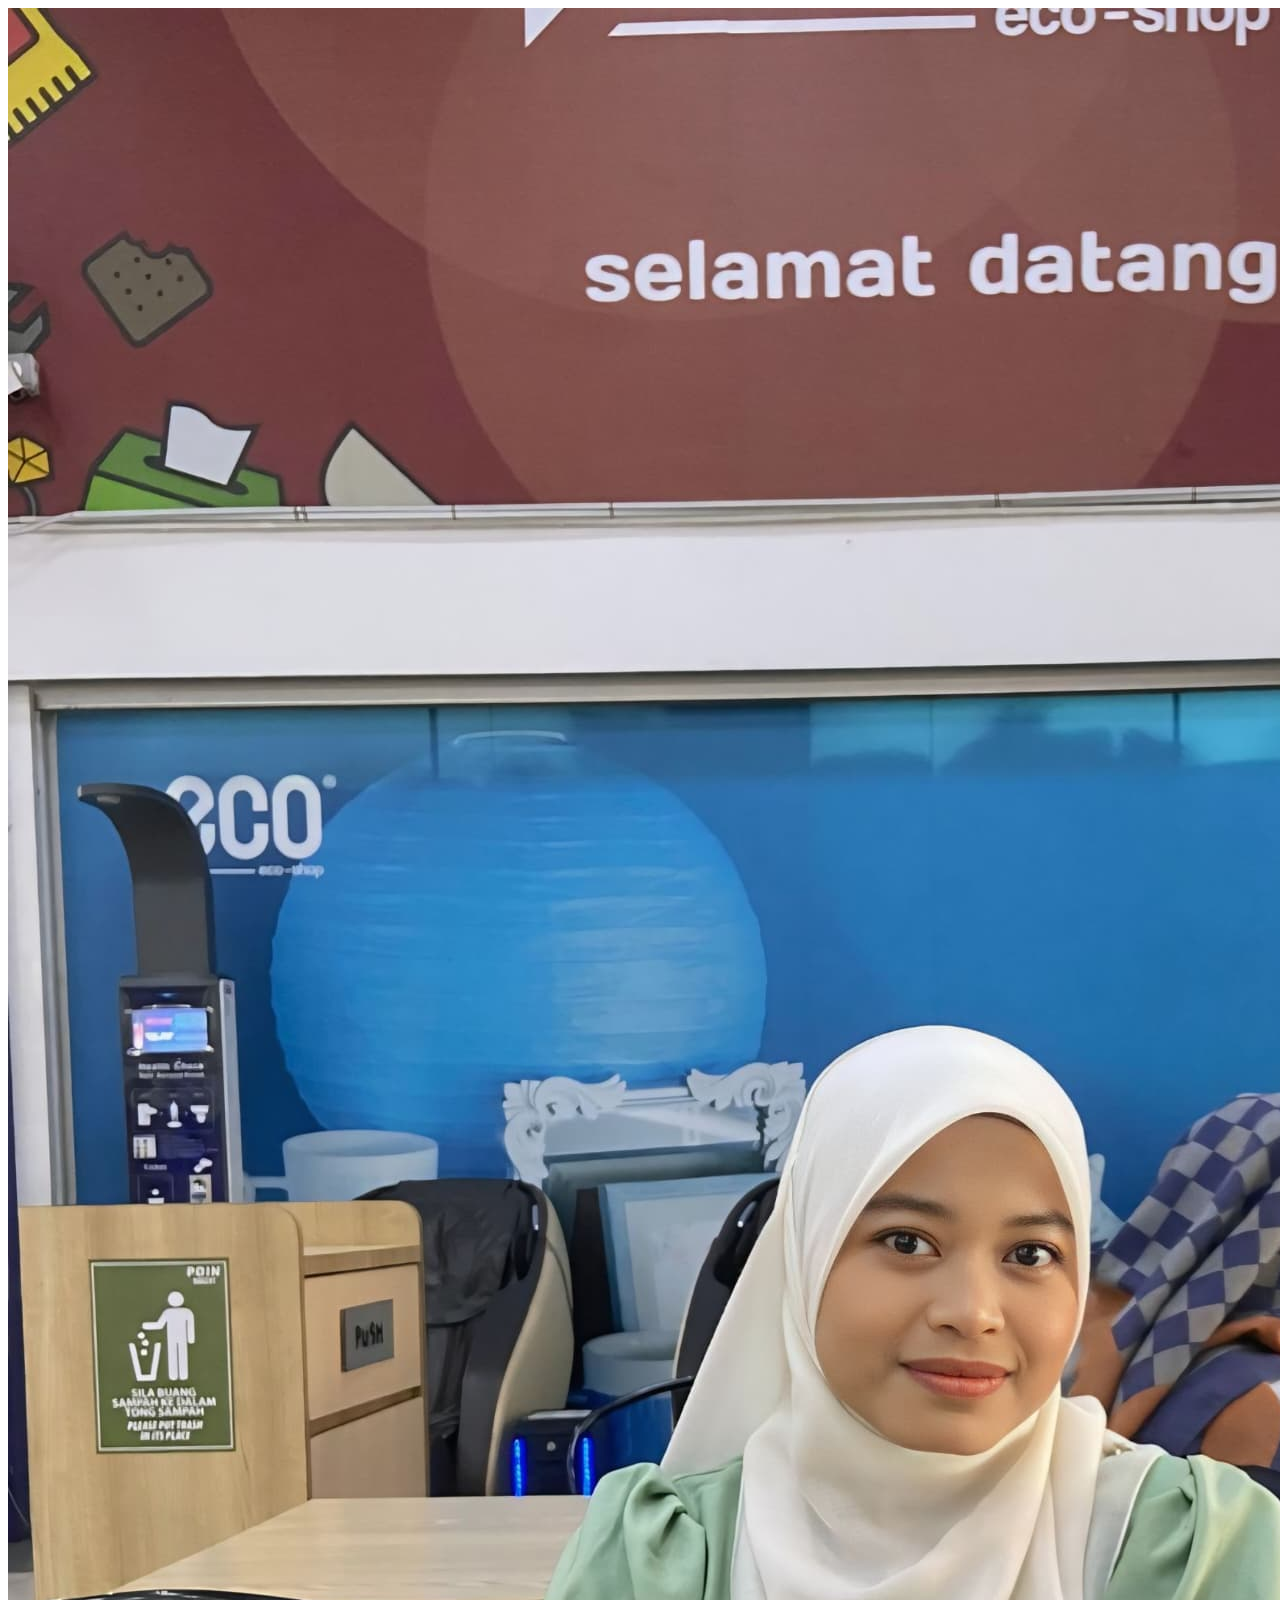
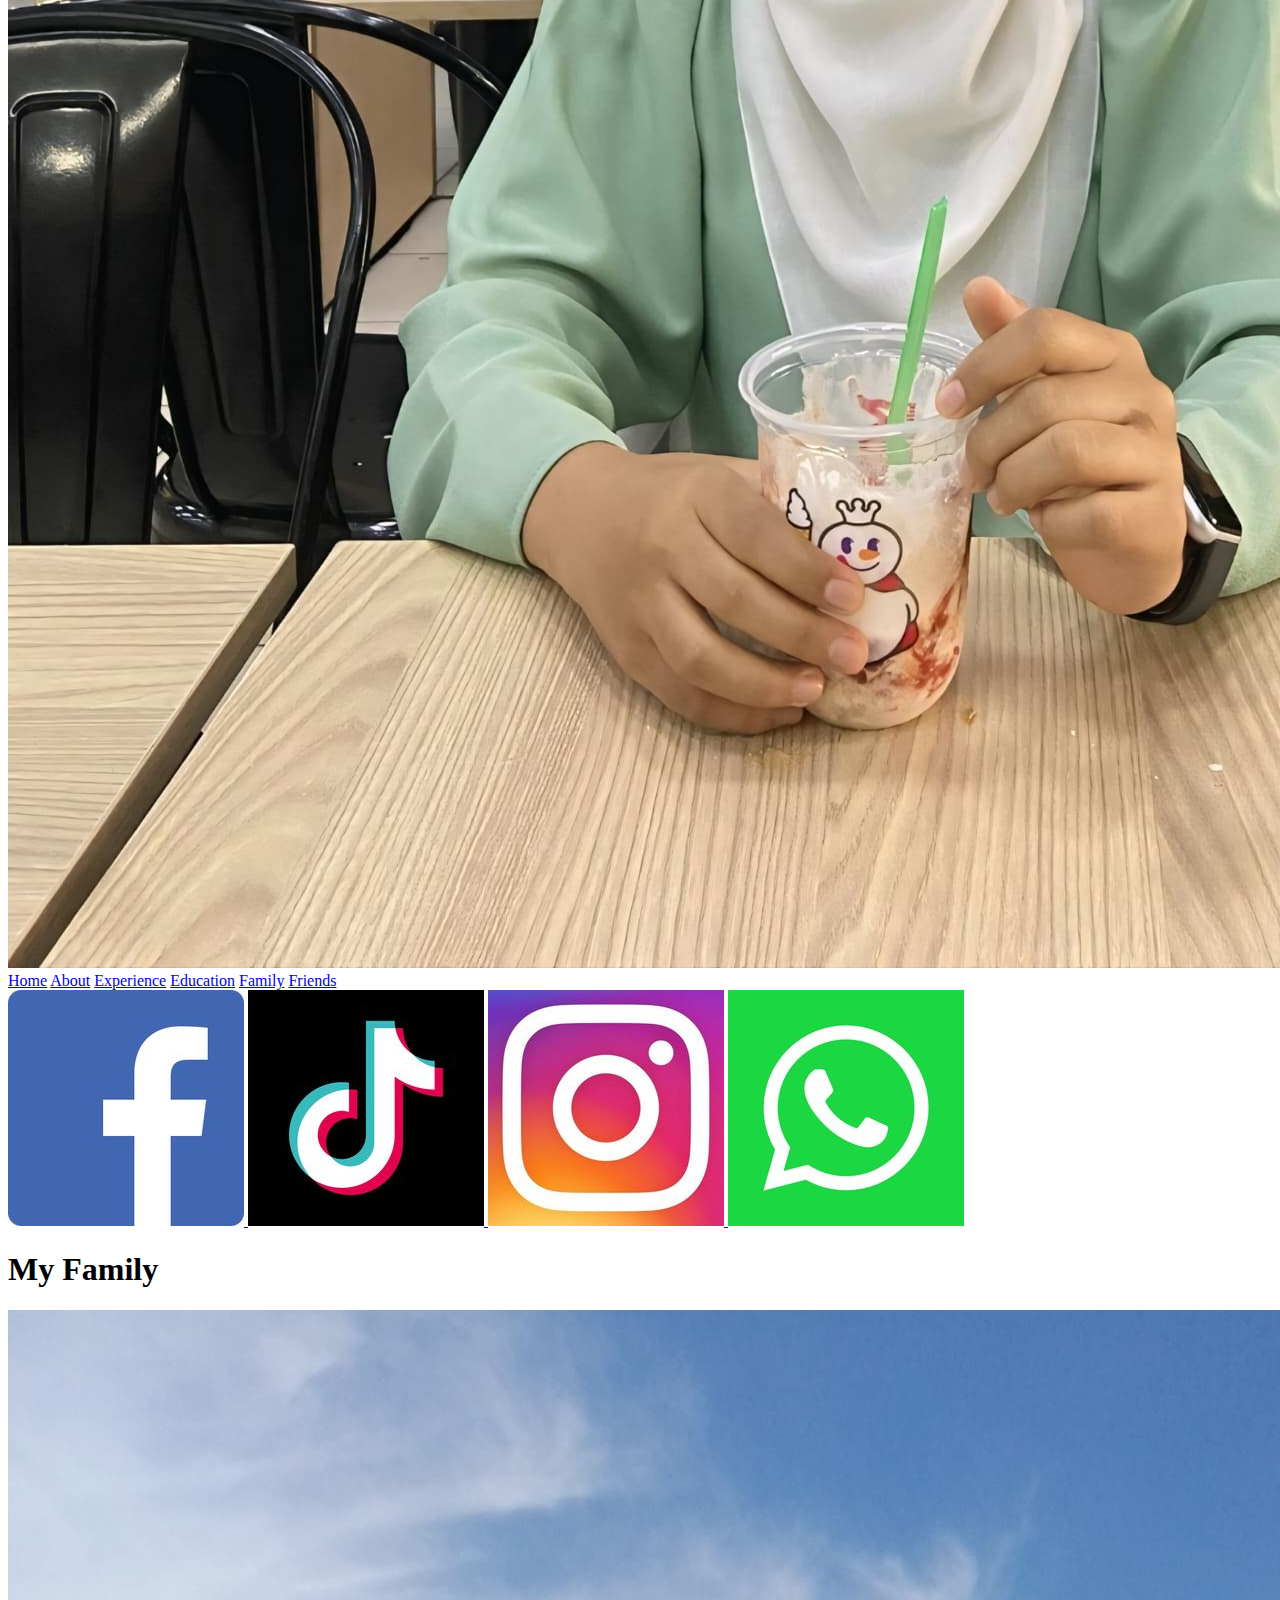
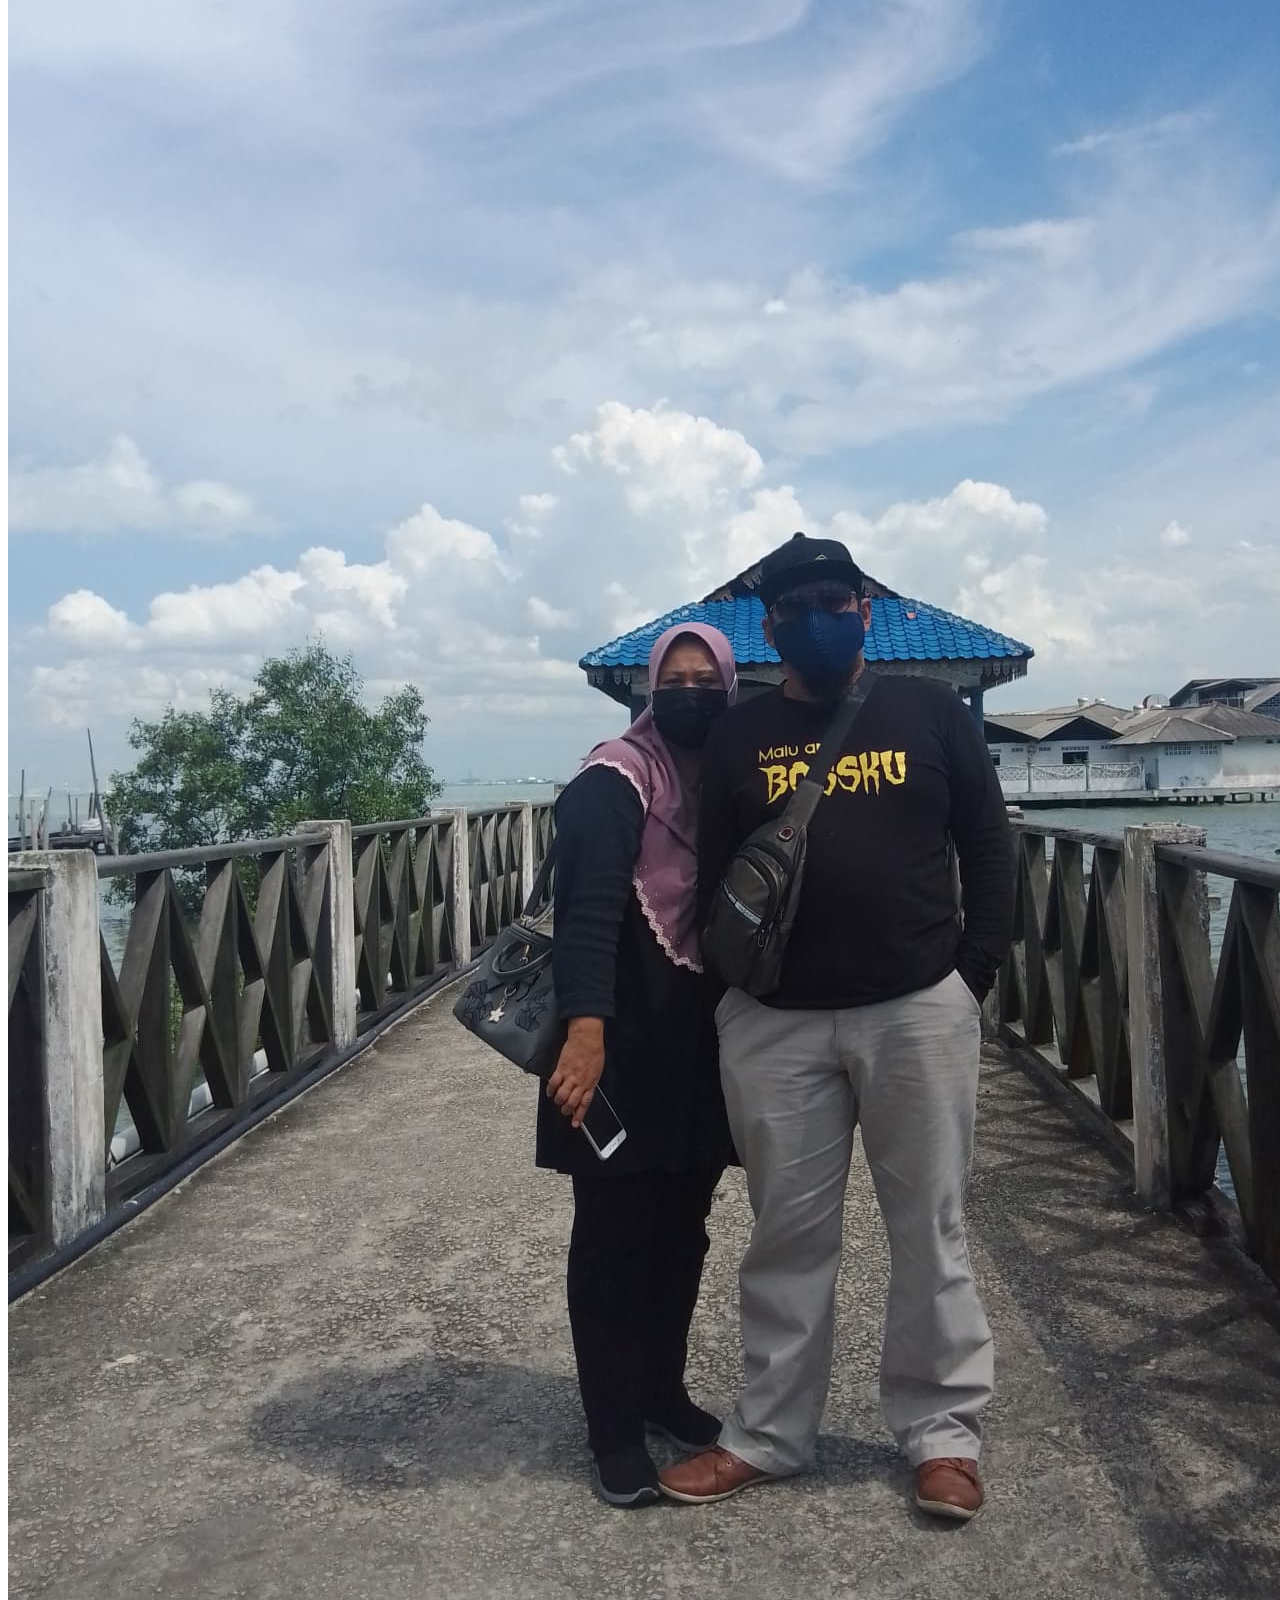
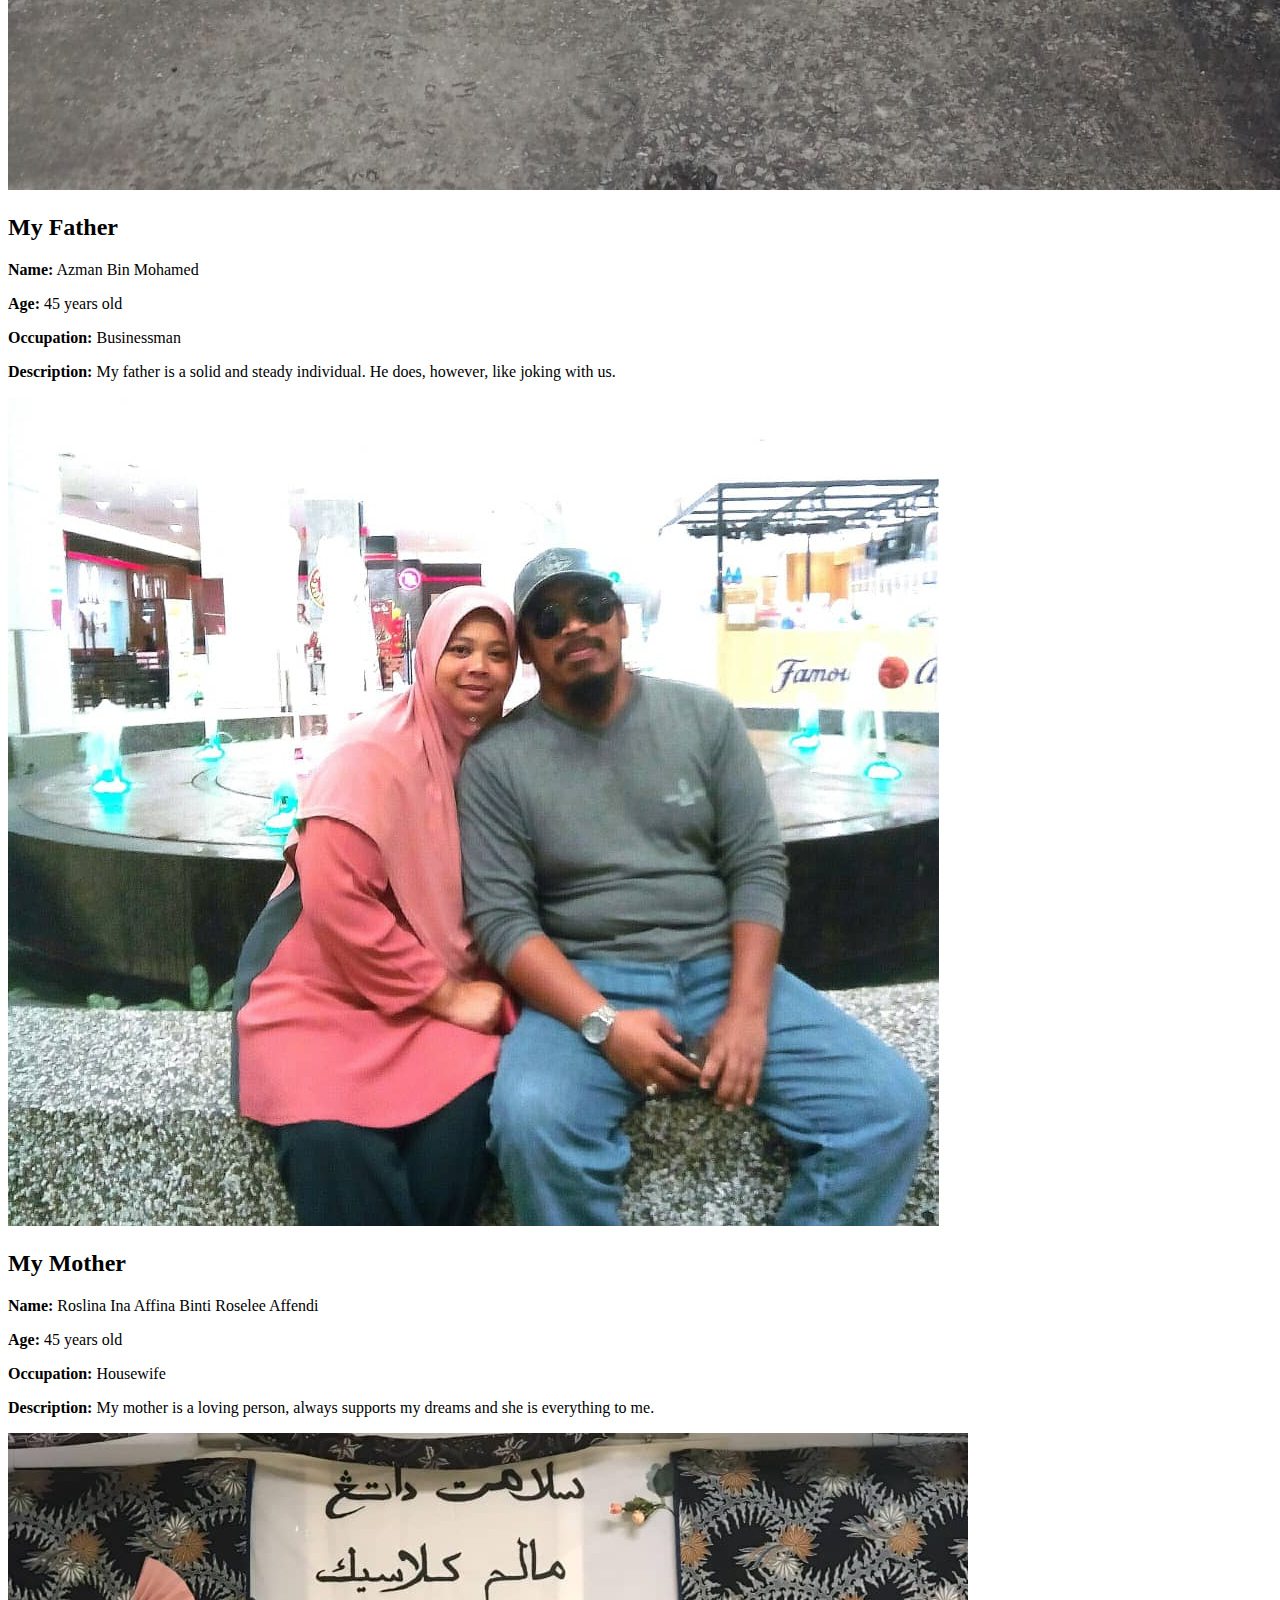
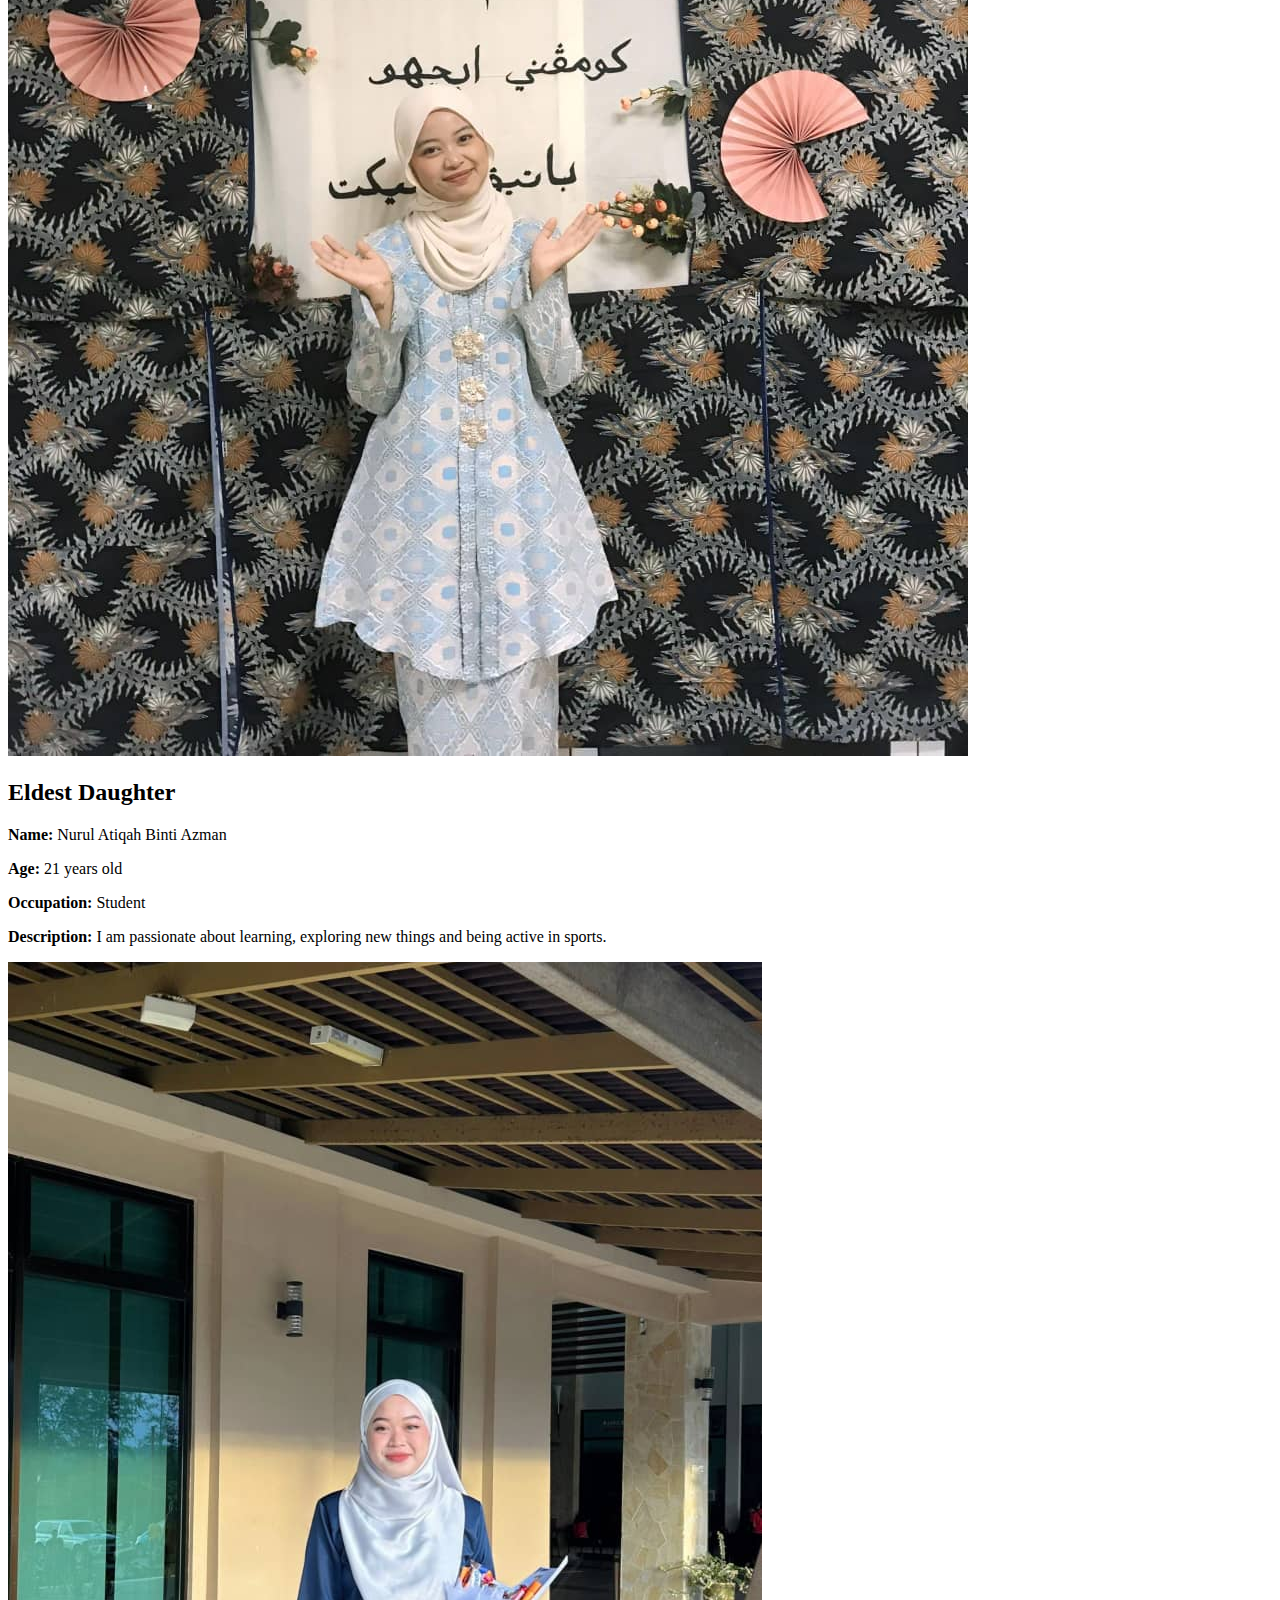
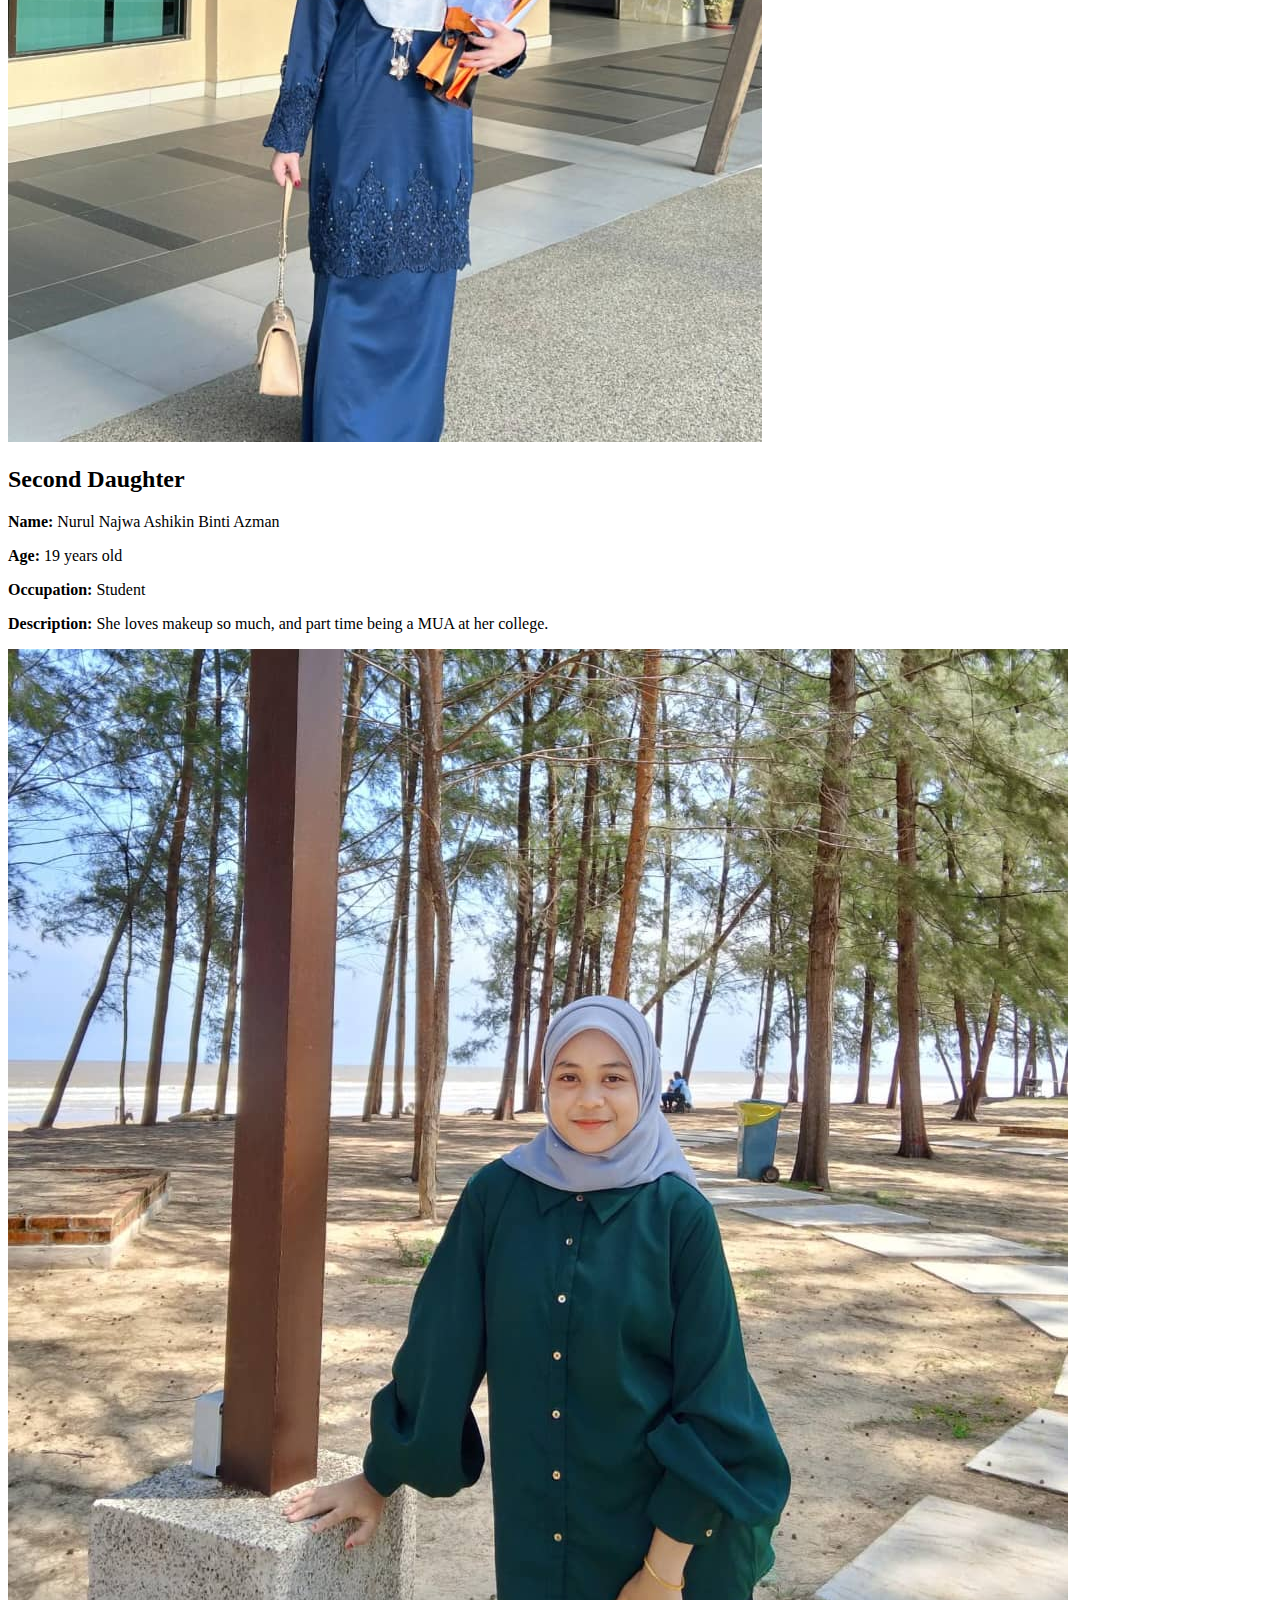
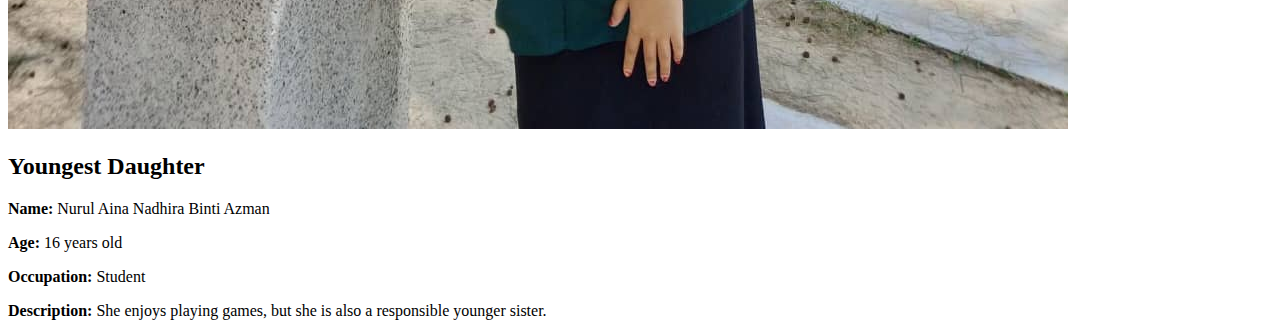
==== Family-Tyqa.html @ b8d81342 "Rename Family.html to Family-Tyqa.html" ====
<!DOCTYPE html>
<html lang="en">
<head>
    <meta charset="UTF-8">
    <meta name="viewport" content="width=device-width, initial-scale=1.0">
    <title>My Family</title>
    <link rel="stylesheet" href="style-Tyqa.css">
</head>
<body>

    <!-- Sidebar -->
    <aside class="sidebar">
        <a href="saya 4.jpg"> <img src="saya 4.jpg" alt="Me"> </a>
        <nav>
            <a href="Index (1) -TYQA.html">Home</a>
            <a href="About (1)-TYQA.html">About</a>
            <a href="Experience -Tyqa.html">Experience</a>
            <a href="Education -TYQA.html">Education</a>
            <a href="#">Family</a>
            <a href="Friends-Tyqa.html">Friends</a>
        </nav>
        <div class="social-links">
            <a href="https://www.facebook.com/nurulatiqah.azman.73?mibextid=ZbWKwL" target="_blank">
                <img src="facebook.jpg" alt="Facebook">
            </a>
            <a href="https://www.tiktok.com/@nrl.tyqa?_t=8sOOeollzes&_r=1" target="_blank">
                <img src="tiktok.jpg" alt="TikTok">
            </a>
            <a href="https://www.instagram.com/aztyqaa/profilecard/?igsh=OWR6dzk2ZWVweWh0" target="_blank">
                <img src="instagram.jpg" alt="Instagram">
            </a>
            <a href="https://wa.me/qr/RPJFMCDUABYND1" target="_blank">
                <img src="whatsapp.jpg" alt="Whatsapp">
            </a>
        </div>
    </aside>

    <!-- Main Content -->
    <main class="main-content2">
        <h1 class="family-title">My Family</h1>
        
        <!-- Father -->
        <div class="family-member">
            <a href="papa saya.jpg"> <img src="papa saya.jpg" alt="My Father"> </a>
            <h2>My Father</h2>
            <p><strong>Name:</strong> Azman Bin Mohamed</p>
            <p><strong>Age:</strong> 45 years old</p>
            <p><strong>Occupation:</strong> Businessman</p>
            <p><strong>Description:</strong> My father is a solid and steady individual. He does, however, like joking with us.</p>
        </div>

        <!-- Mother -->
        <div class="family-member">
            <a href="mama saya 3.jpg"> <img src="mama saya 3.jpg" alt="My Mother"> </a>
            <h2>My Mother</h2>
            <p><strong>Name:</strong> Roslina Ina Affina Binti Roselee Affendi</p>
            <p><strong>Age:</strong> 45 years old</p>
            <p><strong>Occupation:</strong> Housewife</p>
            <p><strong>Description:</strong> My mother is a loving person, always supports my dreams and she is everything to me.</p>
        </div>

        <!-- Myself -->
        <div class="family-member">
            <a href="saya 3.jpg"> <img src="saya 3.jpg" alt="Myself"> </a>
            <h2>Eldest Daughter</h2>
            <p><strong>Name:</strong> Nurul Atiqah Binti Azman</p>
            <p><strong>Age:</strong> 21 years old</p>
            <p><strong>Occupation:</strong> Student</p>
            <p><strong>Description:</strong>  I am passionate about learning, exploring new things and being active in sports.</p>
        </div>

        <!-- Second Daughter -->
        <div class="family-member">
            <a href="awa.jpg"> <img src="awa.jpg" alt="Second Daughter"> </a>
            <h2>Second Daughter</h2>
            <p><strong>Name:</strong> Nurul Najwa Ashikin Binti Azman</p>
            <p><strong>Age:</strong> 19 years old</p>
            <p><strong>Occupation:</strong> Student</p>
            <p><strong>Description:</strong> She loves makeup so much, and part time being a MUA at her college.</p>
        </div>

         <!-- Little Daughter -->
         <div class="family-member">
            <a href="adeq 2.jpg"> <img src="adeq 2.jpg" alt="Youngest Daughter"> </a>
            <h2>Youngest Daughter</h2>
            <p><strong>Name:</strong> Nurul Aina Nadhira Binti Azman</p>
            <p><strong>Age:</strong> 16 years old</p>
            <p><strong>Occupation:</strong> Student</p>
            <p><strong>Description:</strong> She enjoys playing games, but she is also a responsible younger sister. </p>
        </div>
    </main>

</body>
</html>
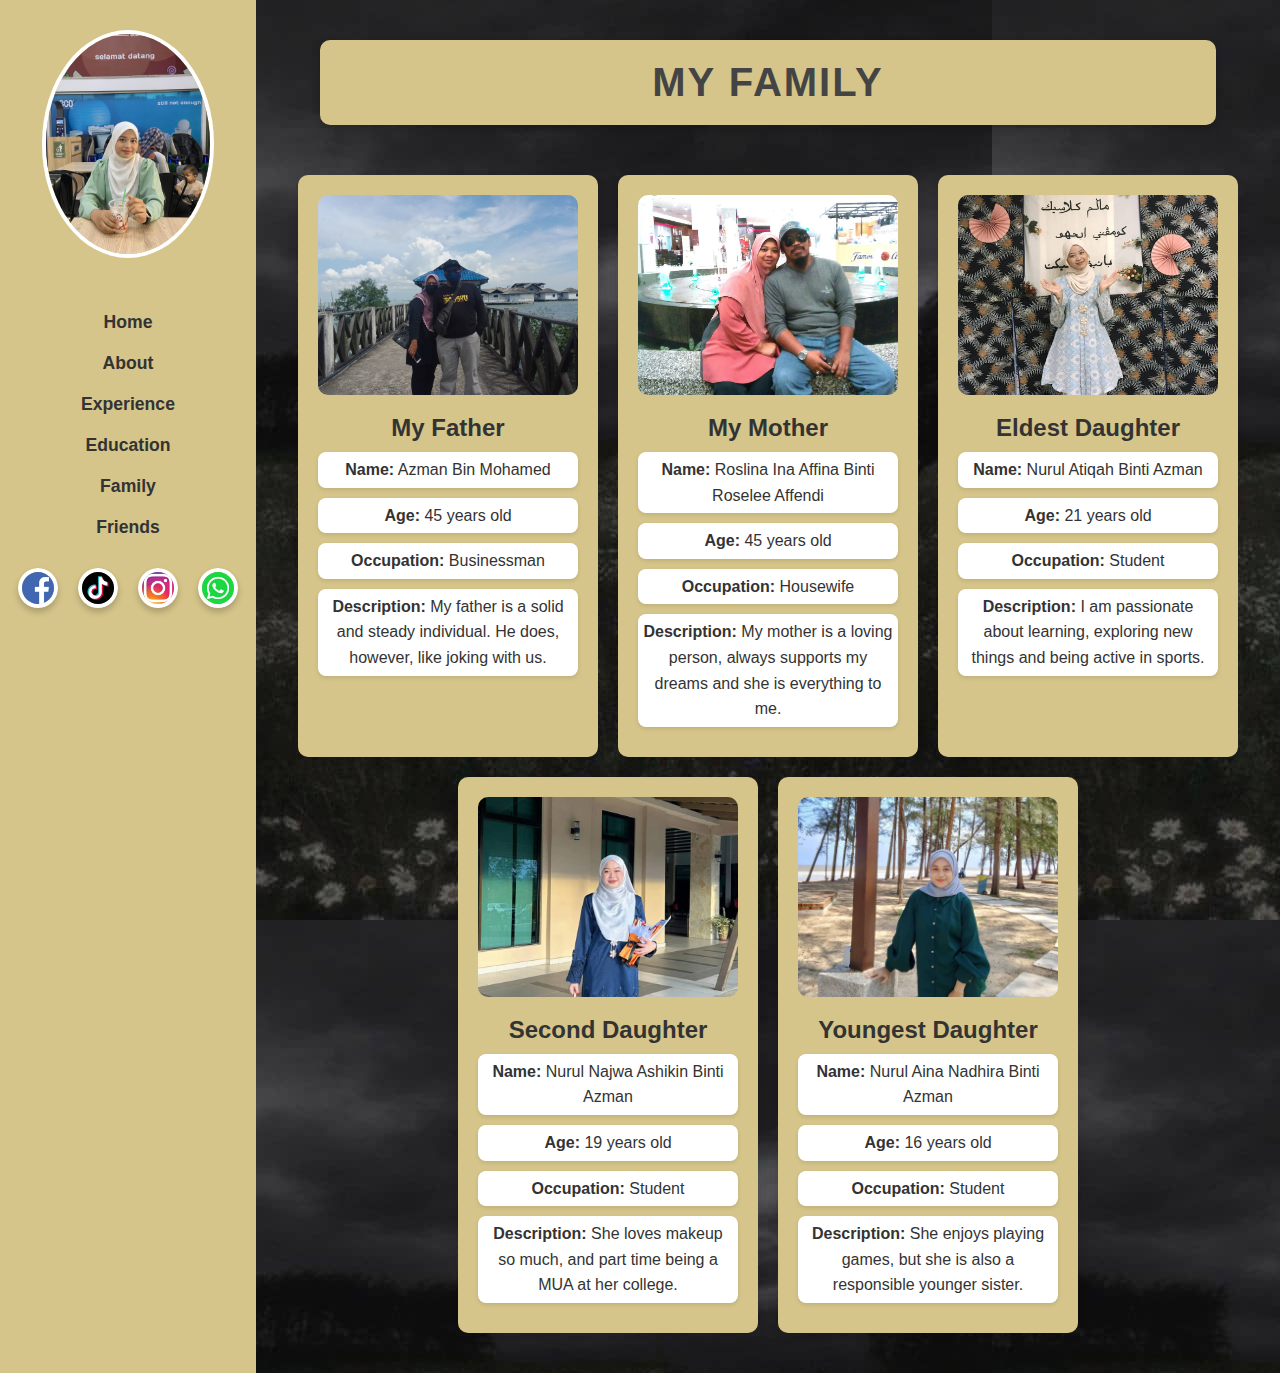
==== commit d130490b: "Update Family-Tyqa.html" ====
--- a/Family-Tyqa.html
+++ b/Family-Tyqa.html
@@ -13,7 +13,7 @@
         <a href="saya 4.jpg"> <img src="saya 4.jpg" alt="Me"> </a>
         <nav>
             <a href="Index (1) -TYQA.html">Home</a>
-            <a href="About (1)-TYQA.html">About</a>
+            <a href="about-tyqa.html">About</a>
             <a href="Experience -Tyqa.html">Experience</a>
             <a href="Education -TYQA.html">Education</a>
             <a href="#">Family</a>
--- a/style-Tyqa.css
+++ b/style-Tyqa.css
@@ -0,0 +1,414 @@
+/* General Styles */
+* {
+    margin: 0;
+    padding: 0;
+    box-sizing: border-box;
+}
+body {
+    display: flex;
+    font-family: Arial, sans-serif;
+    background-color: #f4f4f4;
+    color: #333;
+}
+
+
+/* Sidebar */
+.sidebar {
+    width: 20%;
+    background-color: #D5C58A;
+    padding: 30px 20px;
+    text-align: center;
+    height: auto;
+    display: flex;
+    flex-direction: column;
+    align-items: center;
+    gap: 20px;
+}
+.sidebar img {
+    width: 80%;
+    border-radius: 50%;
+    border: 4px solid #fff;
+    margin-bottom: 20px;
+}
+.sidebar nav a {
+    display: block;
+    color: #333;
+    text-decoration: none;
+    padding: 10px 0;
+    font-weight: bold;
+    font-size: 1.1rem;
+}
+.sidebar nav a:hover {
+    color: #555;
+}
+
+
+/* Contact */
+.social-links {
+    display: flex;
+    justify-content: center;
+    gap: 20px;
+}
+.social-links a {
+    text-decoration: none;
+    display: inline-block;
+    width: 40px;
+    height: 40px;
+    border-radius: 50%;
+    overflow: hidden;
+    box-shadow: 0 4px 6px rgba(0, 0, 0, 0.2);
+    transition: transform 0.3s ease, box-shadow 0.3s ease;
+}
+.social-links a:hover {
+    transform: scale(1.1);
+    box-shadow: 0 6px 8px rgba(0, 0, 0, 0.3);
+}
+.social-links img {
+    width: 100%;
+    height: 100%;
+    object-fit: cover;
+}
+
+
+/* Main Content for about & experience*/
+.main-content {
+    width: 80%;
+    padding: 40px;
+    background-color: #fff;
+    background: url('wallpaper\ laut.jpg');
+    position: relative;
+    justify-content: center;
+    align-items: center;
+}
+
+
+/* About */
+.about-me {
+    max-width: 800px;
+    margin: auto;
+    padding: 20px;
+    border-radius: 10px;
+    background: #D5C58A;
+    box-shadow: 0 4px 8px rgba(0, 0, 0, 0.1);
+}
+.about-me h1 {
+    font-size: 2.5rem;
+    margin-bottom: 20px;
+    color: #333;
+    text-align: center;
+}
+.about-me p {
+    font-size: 1.1rem;
+    line-height: 1.6;
+    color: #666;
+    margin-bottom: 20px;
+}
+.about-me .info {
+    margin-bottom: 10px;
+}
+.about-me .info strong {
+    font-weight: bold;
+    color: #333;
+}
+.about-me .highlight {
+    background-color: #f4c842;
+    color: #333;
+    padding: 3px 6px;
+    border-radius: 5px;
+}
+
+
+/* Lists */
+ol {
+    background: #E0DAA4;
+    padding: 20px;
+}
+ul {
+    background: #E0DAA4;
+    padding: 20px;
+}
+ol li {
+    padding: 5px;
+    list-style-position: inside;
+}
+ul li {
+    margin: 5px;
+    list-style-position: inside;
+}
+ul.b {
+    list-style-type: circle;
+}
+ol.c {
+    list-style-type: upper-roman;
+}
+
+
+/* Experience */
+.experience-title {
+    font-size: 2.5em;
+    font-weight: bold;
+    color: #444;
+    text-align: center;
+    margin-bottom: 30px;
+    padding: 15px;
+    background-color: #D5C58A;
+    border-radius: 10px;
+    box-shadow: 0 4px 8px rgba(0, 0, 0, 0.2);
+    text-transform: uppercase;
+    letter-spacing: 2px;
+}
+
+
+/* Card Grid for experience */
+.card-grid {
+    display: grid;
+    grid-template-columns: repeat(auto-fill, minmax(250px, 1fr));
+    gap: 20px;
+    max-width: 1200px;
+    margin: auto;
+}
+.card {
+    background-color: #D5C58A;
+    border: 10px solid #ddd;
+    border-radius: 8px;
+    overflow: hidden;
+    box-shadow: 0 4px 8px rgba(0, 0, 0, 0.1);
+    text-align: center;
+}
+.card img {
+    width: 100%;
+    height: 150px;
+    object-fit: cover;
+}
+.card-title {
+    font-size: 1em;
+    padding: 10px;
+    color: #333;
+}
+
+
+/* main content for education */
+.main-content1 {
+    width: 80%;
+    padding: 40px;
+    background-color: #fff;
+    background: url('education\ saya.jpg');
+    position: relative;
+    display: flex;
+    justify-content: center;
+    align-items: center;
+}
+
+
+/* Education */
+.education {
+    max-width: 800px;
+    padding: 20px;
+    border-radius: 10px;
+    background: #D5C58A;
+    box-shadow: 0 4px 8px rgba(0, 0, 0, 0.1);
+}
+.education h1 {
+    font-size: 2.5rem;
+    margin-bottom: 20px;
+    color: #333;
+    text-align: center;
+}
+.education h2 {
+    font-size: 1.8rem;
+    color: #333;
+    margin-bottom: 10px;
+    text-align: center;
+}
+.education p {
+    font-size: 1.1rem;
+    line-height: 1.6;
+    color: #555;
+    margin-bottom: 20px;
+    text-align: justify;
+}
+.education img {
+    width: 100%;
+    max-width: 600px;
+    height: auto;
+    border-radius: 10px;
+    margin-bottom: 20px;
+    display: block;
+    margin-left: auto;
+    margin-right: auto;
+}
+
+
+/* Timeline */
+.timeline {
+    list-style-type: none;
+    margin: 20px 0;
+    padding: 0;
+    display: flex;
+    flex-direction: column;
+    align-items: center;
+    margin-bottom: 15px;
+    position: relative;
+    padding-left: 20px;
+}
+.timeline span {
+    font-size: 1.1rem;
+    color: #333;
+    font-weight: bold;
+}
+.timeline p {
+    font-size: 1rem;
+    color: #555;
+    text-align: center;
+    margin-top: 5px;
+}
+
+
+/* Next & Prev */
+.align-right {
+    display: block; 
+    text-align: right;
+    margin-top: 20px; 
+    font-weight: bold; 
+    color: #333; 
+    text-decoration: none; 
+}
+.align-right:hover {
+    color: #555;
+}
+.nav-links {
+    display: flex;
+    justify-content: space-between;
+    margin-top: 20px;
+}
+.nav-links a {
+    font-weight: bold;
+    color: #333;
+    text-decoration: none;
+}
+.nav-links a:hover {
+    color: #555;
+}
+
+
+/* Family */
+.family-title {
+    font-size: 2.5em;
+    font-weight: bold;
+    color: #444;
+    text-align: center;
+    margin-bottom: 30px;
+    padding: 20px;
+    background-color: #D5C58A;
+    border-radius: 10px;
+    box-shadow: 0 4px 8px rgba(0, 0, 0, 0.2);
+    text-transform: uppercase;
+    letter-spacing: 2px;
+    width: 95%;
+}
+
+
+/* Main Content for family */
+.main-content2 {
+    width: 80%;
+    padding: 40px;
+    background-color: #fff;
+    background: url('wallpaper\ fam.jpg');
+    display: flex;
+    flex-wrap: wrap;
+    gap: 20px;
+    justify-content: center;
+}
+.family-member {
+    width: 300px;
+    padding: 20px;
+    border-radius: 10px;
+    background: #D5C58A;
+    box-shadow: 0 4px 8px rgba(0, 0, 0, 0.1);
+    text-align: center;
+}
+.family-member img {
+    width: 100%;
+    height: 200px;
+    object-fit: cover;
+    border-radius: 10px;
+    margin-bottom: 15px;
+}
+.family-member h2 {
+    font-size: 1.5rem;
+    margin-bottom: 10px;
+    color: #333;
+}
+.family-member p {
+    list-style-type: none;
+    padding: 0;
+    margin: 0;
+    font-size: 1rem;
+    line-height: 1.6;
+    margin-bottom: 10px;
+    padding: 5px;
+    background-color: #fff;
+    border-radius: 8px;
+    box-shadow: 0 2px 4px rgba(0, 0, 0, 0.1);
+}
+.family-member strong {
+    font-weight: bold;
+}
+
+
+/* Main Content for friends*/
+.main-content {
+    width: 80%;
+    padding: 40px;
+    background-color: #fff;
+    background: url('wallpaper\ laut.jpg');
+    position: relative;
+    justify-content: center;
+    align-items: center;
+}
+
+
+
+
+/* Friends */
+.friends-title {
+    font-size: 2.5em;
+    font-weight: bold;
+    color: #444;
+    text-align: center;
+    margin-bottom: 30px;
+    padding: 15px;
+    background-color: #D5C58A;
+    border-radius: 10px;
+    box-shadow: 0 4px 8px rgba(0, 0, 0, 0.2);
+    text-transform: uppercase;
+    letter-spacing: 2px;
+}
+
+
+/* Card Grid for friends */
+.card-grid {
+    display: grid;
+    grid-template-columns: repeat(auto-fill, minmax(250px, 1fr));
+    gap: 20px;
+    max-width: 1200px;
+    margin: auto;
+}
+.card {
+    background-color: #D5C58A;
+    border: 10px solid #ddd;
+    border-radius: 8px;
+    overflow: hidden;
+    box-shadow: 0 4px 8px rgba(0, 0, 0, 0.1);
+    text-align: center;
+}
+.card img {
+    width: 100%;
+    height: 150px;
+    object-fit: cover;
+}
+.card-title {
+    font-size: 1em;
+    padding: 10px;
+    color: #333;
+}
